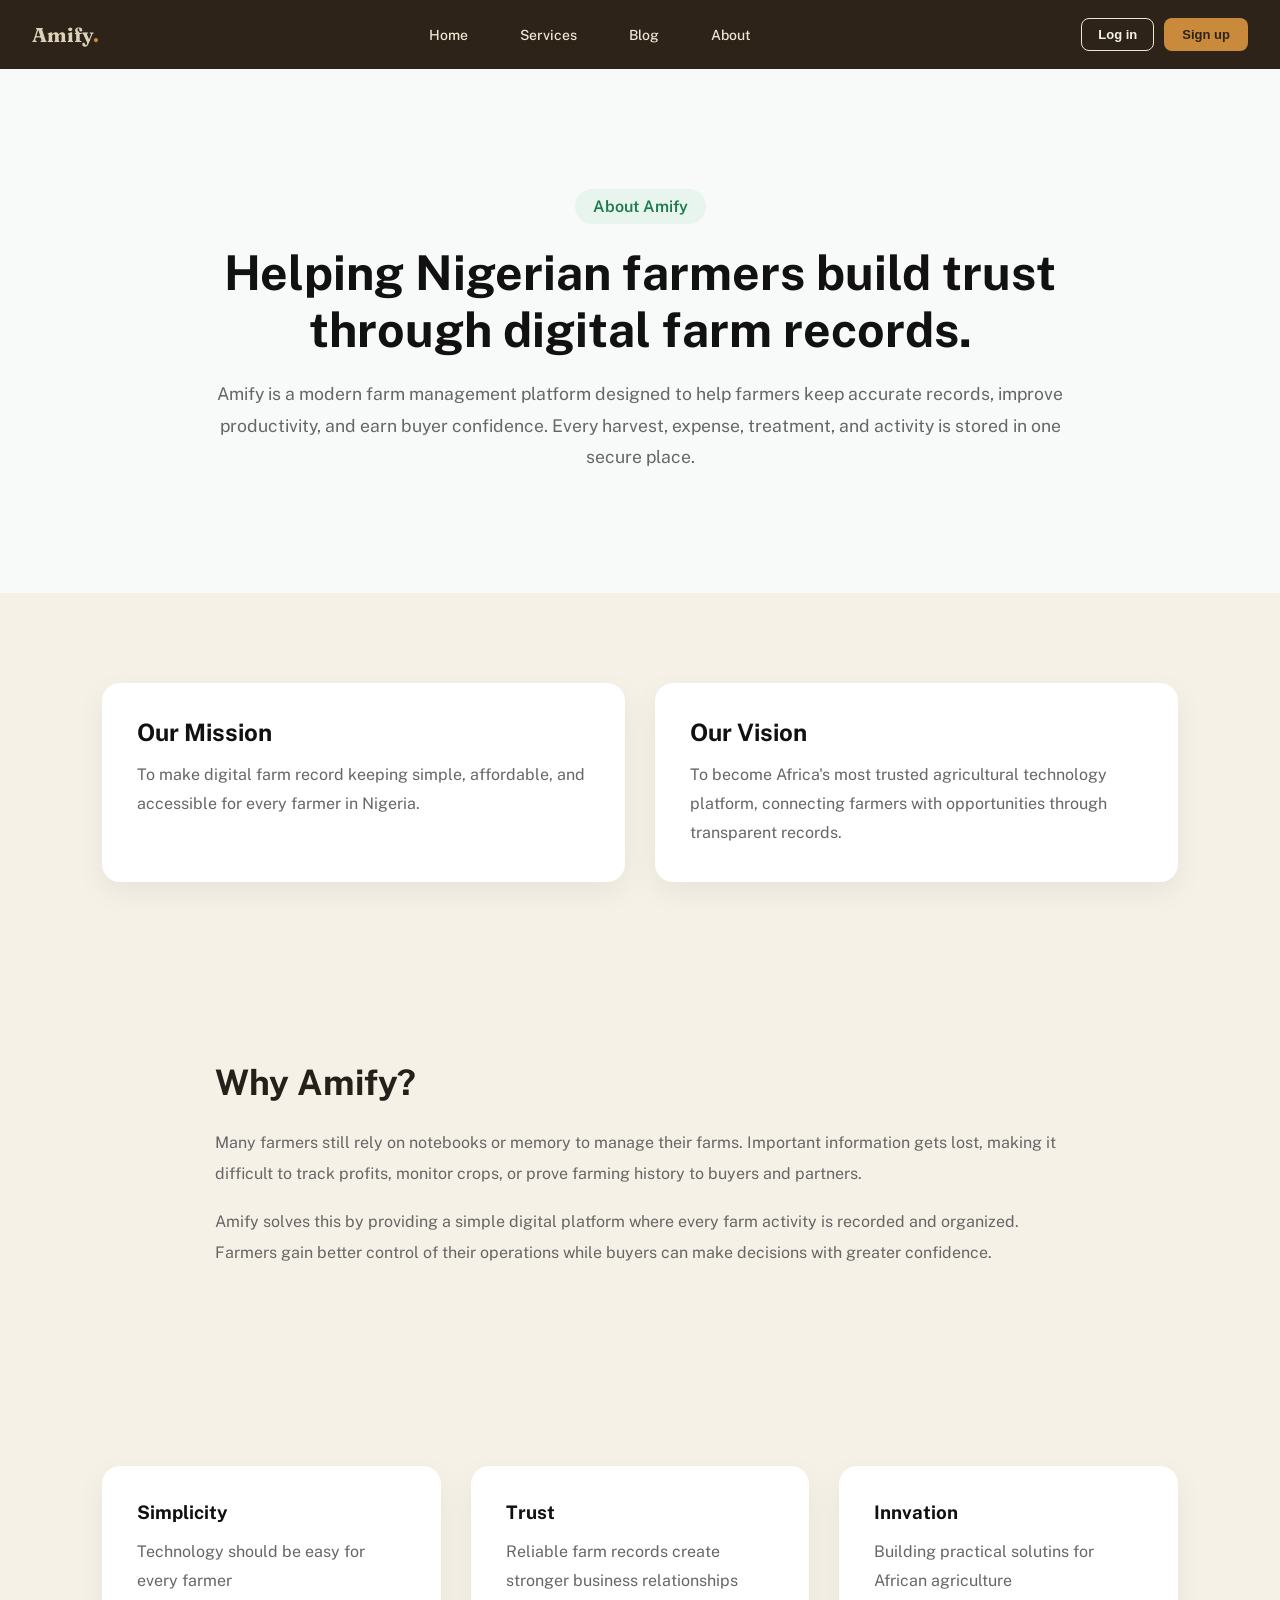
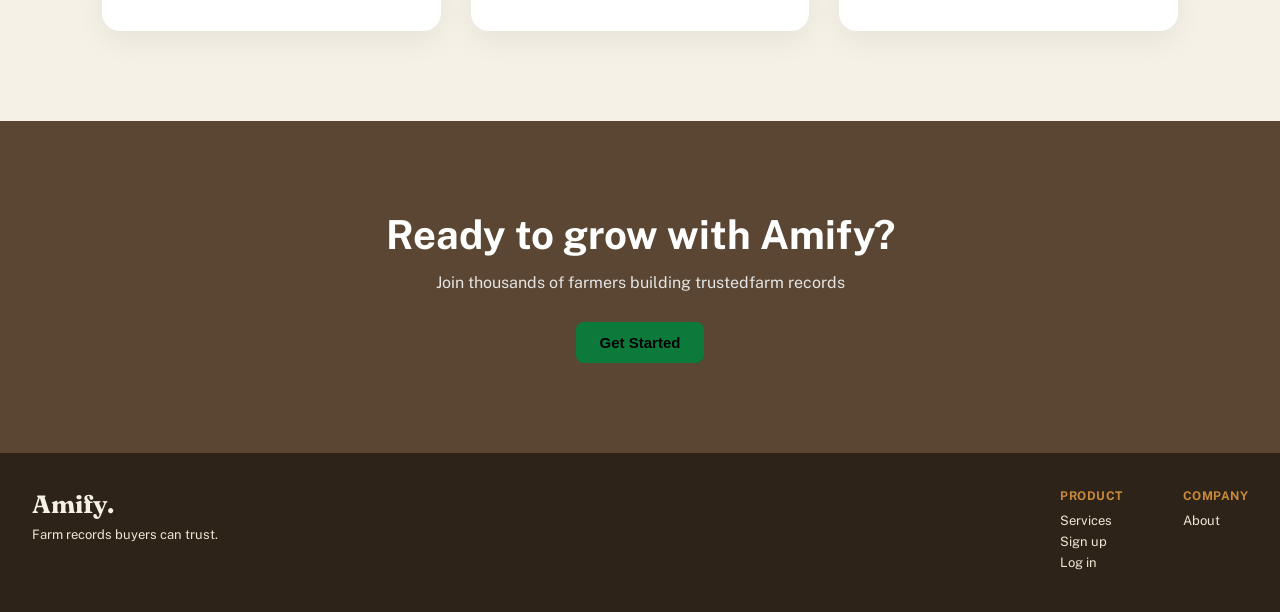
==== about.html @ 69235d6b "Initial commit" ====
<!DOCTYPE html>
<html lang="en">
<head>
    <meta charset="UTF-8">
    <meta name="viewport" content="width=device-width, initial-scale=1.0">
    <title>About Amify</title>
    <link rel="stylesheet" href="about.css">
</head>
<body>
    <header class="site-header">
        <a href="index.html" class="brand">Amify<span>.</span></a>

        <nav class="site-nav">
            <a href="index.html">Home</a>
            <a href="Services.html">Services</a>
            <a href="Blog.html">Blog</a>
            <a href="About.html">About</a>
        </nav>

        <div class="header-actions">
            <a href="login.html"><button class="btn-outline">Log in</button></a>
            <a href="signup.html"><button class="btn-solid">Sign up</button></a>
        </div>
    </header>

    <section class="about-hero">
        <div class="about-container">
            <span class="tag">About Amify</span>
            <h1>Helping Nigerian farmers build trust through digital farm records.</h1>
            <p>
                Amify is a modern farm management platform designed to help farmers
                keep accurate records, improve productivity, and earn buyer confidence.
                Every harvest, expense, treatment, and activity is stored in one secure place.
            </p>
        </div>
    </section>

    <section class="mission-section">
        <div class="about-grid">
            <div class="card">
                <h2>Our Mission</h2>
                <p>
                    To make digital farm record keeping simple, affordable, and accessible
                    for every farmer in Nigeria.
                </p>
            </div>

            <div class="card">
                <h2>Our Vision</h2>
                <p>
                    To become Africa's most trusted agricultural technology platform,
                    connecting farmers with opportunities through transparent records.
                </p>
            </div>
        </div>
    </section>

    <section class="story-section">
        <div class="about-container">
            <h2>Why Amify?</h2>
            <p>
                Many farmers still rely on notebooks or memory to manage their farms.
                Important information gets lost, making it difficult to track profits,
                monitor crops, or prove farming history to buyers and partners.
            </p>

            <p>
                Amify solves this by providing a simple digital platform where every
                farm activity is recorded and organized. Farmers gain better control
                of their operations while buyers can make decisions with greater confidence.
            </p>
        </div>
    </section>

    <section class="values">
        <div class="about-grid">
            <div class="card">
                <h3>Simplicity</h3>
                <p>Technology should be easy for every farmer</p>
            </div>

            <div class="card">
                <h3>Trust</h3>
                <p>Reliable farm records create stronger business relationships</p>
            </div>

            <div class="card">
                <h3>Innvation</h3>
                <p>Building practical solutins for African agriculture</p>
            </div>
        </div>
    </section>

    <section class="about-cta">
        <h2>Ready to grow with Amify?</h2>
        <p>Join thousands of farmers building trustedfarm records</p>
        
        <a href="signup.html">
            <button class="btn-large">Get Started</button>
        </a>
    </section>

    <footer class="site-footer">
        <div>
            <div class="fbrand">Amify.</div>
            <div>Farm records buyers can trust.</div>
        </div>

        <div class="footer-cols">
            <div class="footer-col">
                <h4>Product</h4>
                <a href="services.html">Services</a>
                <a href="signup.html">Sign up</a>
                <a href="login.html">Log in</a>
            </div>

            <div class="footer-col">
                <h4>Company</h4>
                <a href="about.html">About</a>
            </div>
        </div>
    </footer>
</body>
</html>
---- about.css ----
@import url('https://fonts.googleapis.com/css2?family=Fraunces:opsz,wght@9..144,400;9..144,600;9..144,700&family=Public+Sans:wght@400;500;600;700&display=swap');

:root{
  --loam: #2E2318;
  --soil: #5A4632;
  --growth: #3F6B4A;
  --growth-light: #DCE8DE;
  --harvest: #C98A3B;
  --harvest-light: #F5E6CE;
  --paper: #F6F1E7;
  --paper-2: #EFE7D6;
  --ink: #26201A;
  --ink-soft: #6B6152;
  --line: #DCD1BA;
  --white: #FFFDF8;
}

*{
  box-sizing: border-box;
  margin: 0;
  padding: 0;
}

body{
    font-family:'Public Sans',sans-serif;
    background: var(--paper);
    color: var(--ink);
}

.site-header{
    display: flex;
    justify-content: center;
    justify-content: space-between;
    align-items: center;
    padding: 18px 32px;
    background: var(--loam);
    color: var(--paper-2);
    position: sticky;
    top: 0;
    z-index: 20;
}

.site-nav a{
    padding: 8px 12px;
    border-radius: 6px;
    transition: background 0.15s;
    font-size: 14px;
    font-weight: 500;
    color: var(--paper-2);
    text-decoration: none;
}

.site-nav a:hover{
    background: rgba(255,255,255,0.08);
    color: var(--white);
}

.site-header .brand{
    font-family: 'Fraunces',serif;
    font-weight: 700;
    font-size: 20px;
    color: var(--line);
    text-decoration: none;
}

.brand span{
  color: var(--harvest);
}

.site-nav{
    display: flex;
    align-items: center;
    gap: 28px;
}

.header-actions{
    display: flex;
    align-items: center;
    gap: 10px;
}

.btn-outline{
    border: 1px solid var(--paper-2);
    color: var(--paper);
    background :transparent;
    padding: 8px 16px;
    border-radius: 8px;
    font-size: 13px;
    font-weight: 600;
    cursor :pointer;
}

.btn-outline:hover{
    border-color: var(--white);
    background: rgba(255,255,255,0.06);
}

.btn-solid{
    background: var(--harvest);
    color: var(--loam);
    border: none;
    padding: 9px 18px;
    border-radius: 8px;
    font-size: 13px;
    font-weight:700;
    cursor: pointer;
}

.btn-solid:hover{
    background: #DDA35C;
}

.about-hero{
    padding: 120px 8%;
    text-align: center;
    background: #f7faf8;
}

.about-container{
    max-width: 850px;
    margin: auto;
}

.tag{
    display: inline-block;
    padding: 8px 18px;
    background: #e8f5ee;
    color: #1f7a4d;
    border-radius: 50px;
    font-weight: 600;
    margin-bottom: 20px;
}

.about-hero h1{
    font-size: 3rem;
    margin-bottom: 20px;
    color: #111;
}

.about-hero p{
    font-size: 1.1rem;
    line-height: 1.8;
    color: #666;
}

.mission-section,
.story-section,
.values{
    padding: 90px 8%;
}

.about-grid{
    display: grid;
    grid-template-columns: repeat(auto-fit,minmax(280px,1fr));
    gap: 30px;
}

.card{
    background: #fff;
    padding: 35px;
    border-radius: 18px;
    box-shadow: 0 10px 30px rgba(0,0,0,.06);
}

.card h2,
.card h3{
    margin-bottom: 15px;
    color: #111;
}

.card p{
    color: #666;
    line-height: 1.8;
}

.story-section h2{
    margin-bottom: 25px;
    font-size: 2.2rem;
}

.story-section p{
    margin-bottom: 18px;
    line-height: 1.9;
    color: #666;
}

.about-cta{
    background: var(--soil);
    color: white;
    padding: 90px 8%;
    text-align: center;
}

.about-cta h2{
    font-size: 2.5rem;
    margin-bottom: 15px;
}

.about-cta p{
    margin-bottom: 30px;
    color: #e5e5e5;
}

.about-cta a button{
    padding: 12px 24px;
    border-radius: 8px;
    border: none;
    font-size: 15px;
    font-weight: 600;
    background-color: #0b7a3b;
}

.about-cta a button:hover{
    background-color: #096330;
    cursor: pointer;
    transition: .3s ease-in-out;
    padding: 12px 24px;
}

.site-footer{
    background: var(--loam);
    color: var(--paper-2);
    padding: 36px 32px;
    display: flex;
    justify-content: space-between;
    flex-wrap: wrap;
    gap: 20px;
    font-size: 13px;
}

.site-footer .fbrand{
    font-family: 'Fraunces',serif;
    font-weight: 700;
    color: var(--paper);
    font-size: 25px;
    margin-bottom: 8px;
}

.footer-cols{
    display: flex;
    gap: 60px;
    flex-wrap: wrap;
}

.footer-col h4{
    font-size: 12px;
    text-transform: uppercase;
    letter-spacing: 0.5px;
    color: var(--harvest);
    margin-bottom: 10px;
}

.footer-col a{
    display: block;
    margin-bottom: 6px;
    color: var(--paper-2);
    text-decoration: none;
}

.footer-col a:hover{
    color: var(--harvest);
    transform: translateX(5px);
    transition: .3s ease-in-out;
}
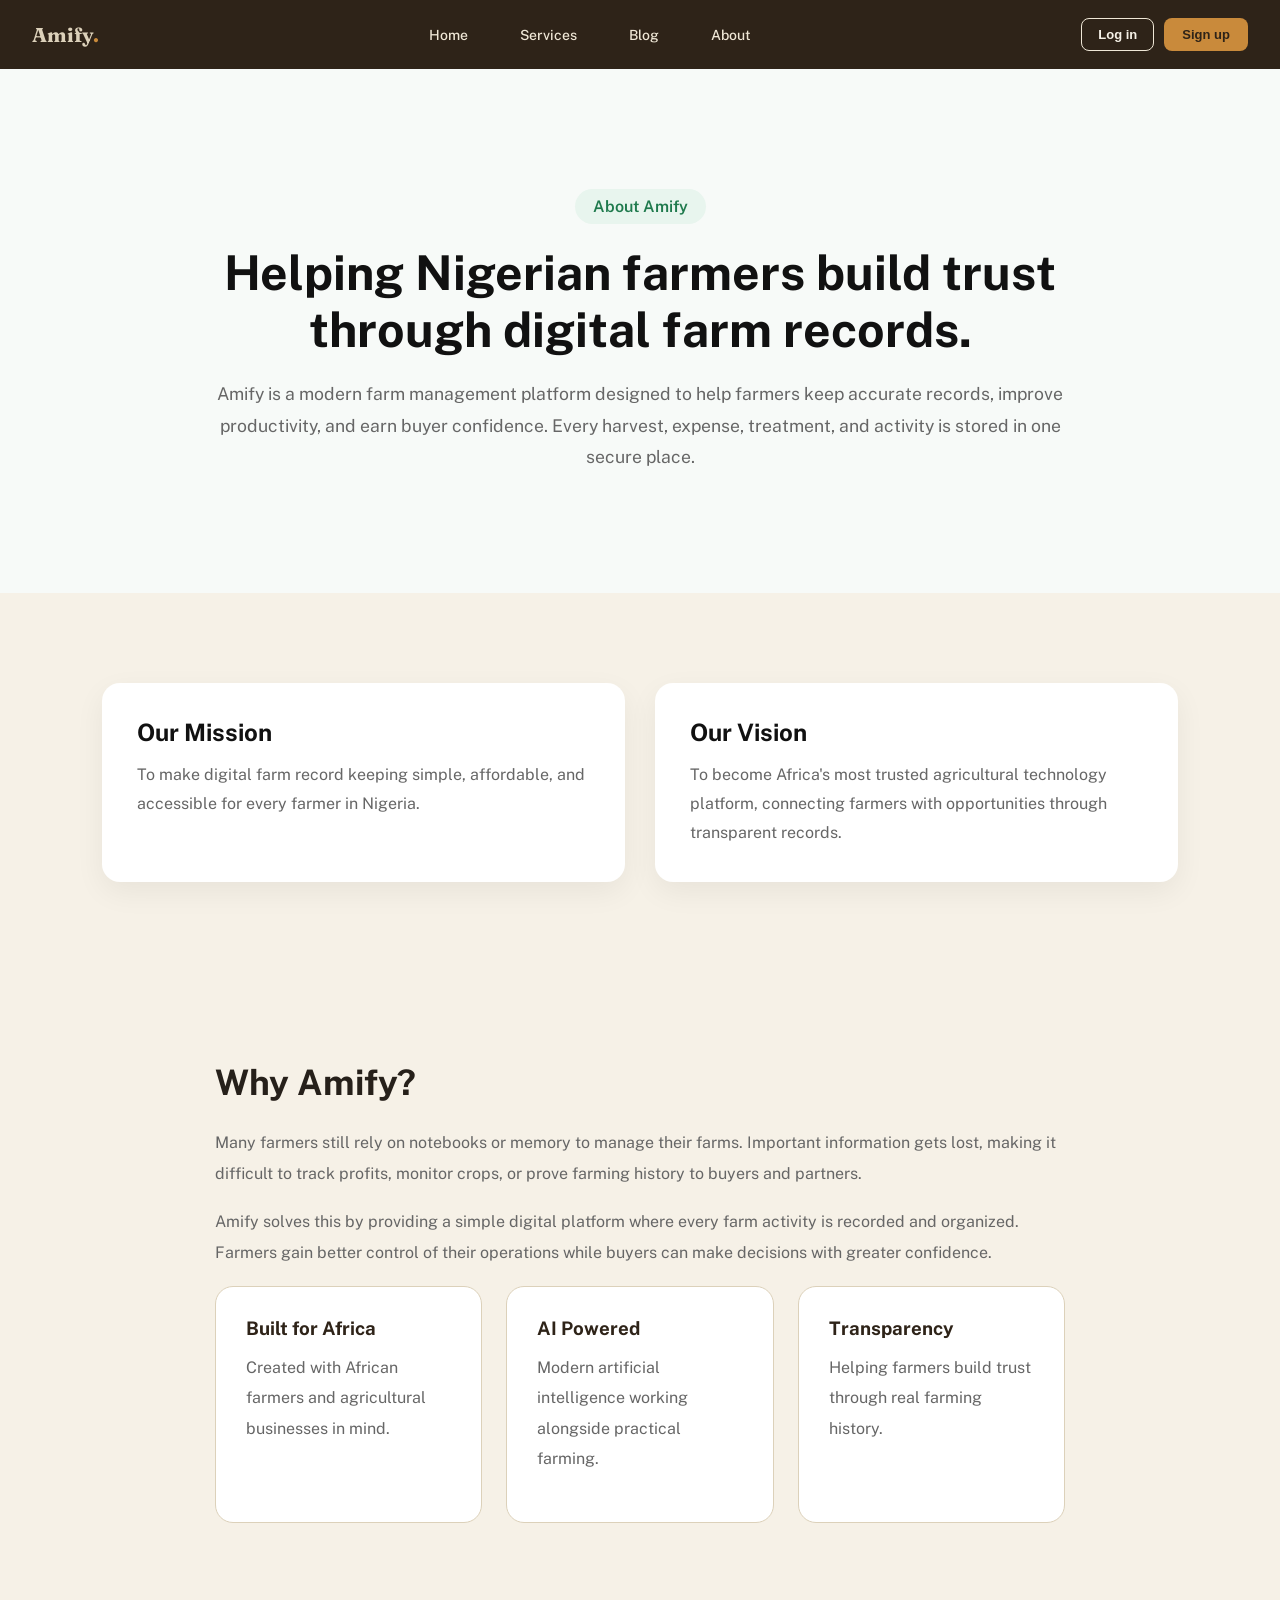
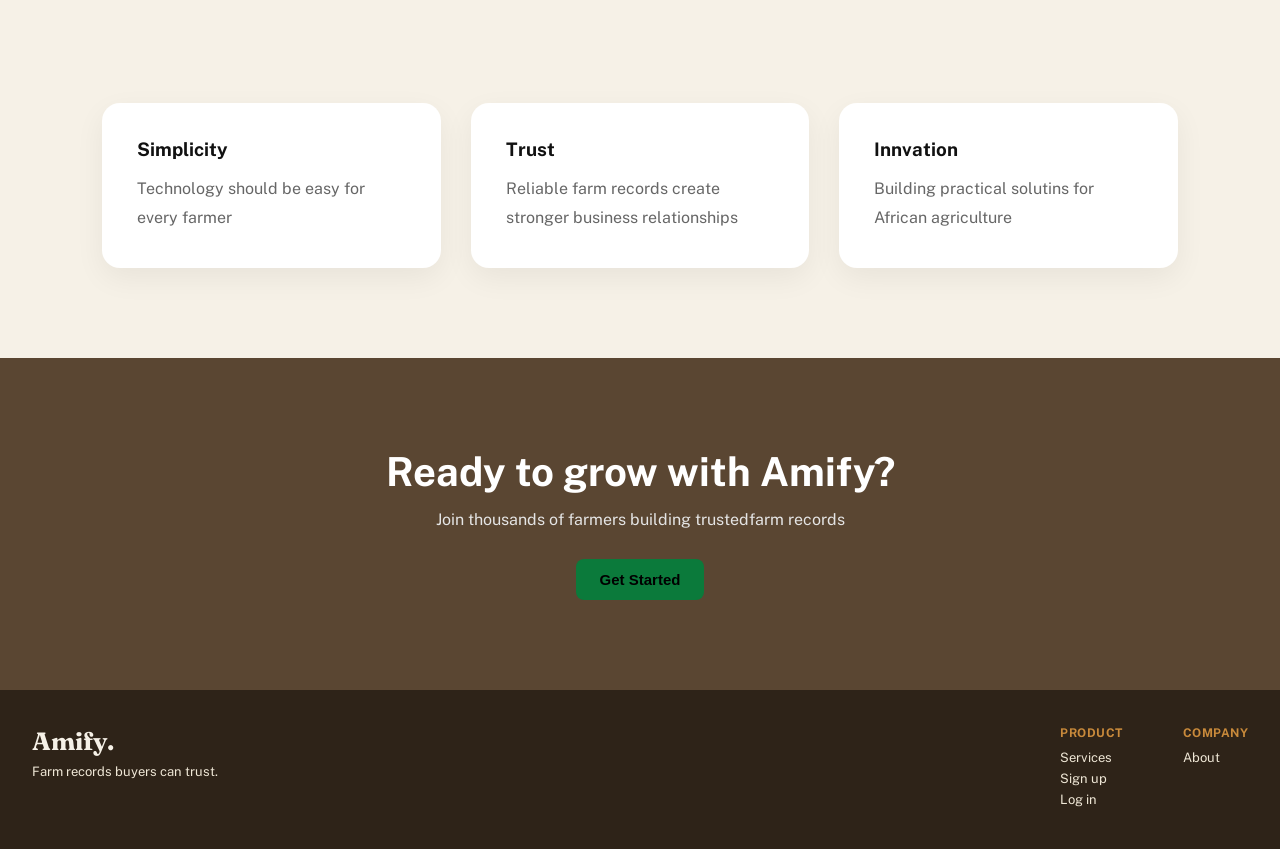
==== commit b7f2221d: "Move frontend to repository root for GitHub Pages" ====
--- a/about.html
+++ b/about.html
@@ -12,9 +12,9 @@
 
         <nav class="site-nav">
             <a href="index.html">Home</a>
-            <a href="Services.html">Services</a>
-            <a href="Blog.html">Blog</a>
-            <a href="About.html">About</a>
+            <a href="services.html">Services</a>
+            <a href="blog.html">Blog</a>
+            <a href="about.html">About</a>
         </nav>
 
         <div class="header-actions">
@@ -69,6 +69,29 @@
                 farm activity is recorded and organized. Farmers gain better control
                 of their operations while buyers can make decisions with greater confidence.
             </p>
+
+            <div class="why-grid">
+                <div class="why-card">
+                    <h3>Built for Africa</h3>
+                    <p>
+                        Created with African farmers and agricultural businesses in mind.
+                    </p>
+                </div>
+
+                <div class="why-card">
+                    <h3>AI Powered</h3>
+                    <p>
+                        Modern artificial intelligence working alongside practical farming.
+                    </p>
+                </div>
+
+                <div class="why-card">
+                    <h3>Transparency</h3>
+                    <p>
+                        Helping farmers build trust through real farming history.
+                    </p>
+                </div>
+            </div>
         </div>
     </section>
 
--- a/about.css
+++ b/about.css
@@ -155,6 +155,39 @@
     gap: 30px;
 }
 
+.why-grid{
+    display: grid;
+    grid-template-columns: repeat(auto-fit,minmax(250px,1fr));
+    gap: 24px;
+}
+
+.why-card{
+    background: white;
+    padding: 30px;
+    border-radius: 18px;
+    border: 1px solid var(--line);
+    transition: .35s;
+}
+
+.why-card:hover{
+    background: var(--growth);
+    color: white;
+}
+
+.why-card:hover h3,
+.why-card:hover p{
+    color: white;
+}
+
+.why-card h3{
+    color: var(--loam);
+    margin-bottom: 14px;
+}
+
+.why-card p{
+    color: var(--ink-soft);
+}
+
 .card{
     background: #fff;
     padding: 35px;
@@ -261,4 +294,28 @@
     color: var(--harvest);
     transform: translateX(5px);
     transition: .3s ease-in-out;
+}
+
+@media (max-width:768px){
+
+.site-header{
+    flex-direction: column;
+    gap: 15px;
+    text-align: center;
+}
+
+.site-nav{
+    flex-wrap: wrap;
+    justify-content: center;
+    gap: 15px;
+}
+
+.site-footer{
+    flex-direction: column;
+    text-align: center;
+}
+
+.footer-cols{
+    justify-content: center;
+}
 }
